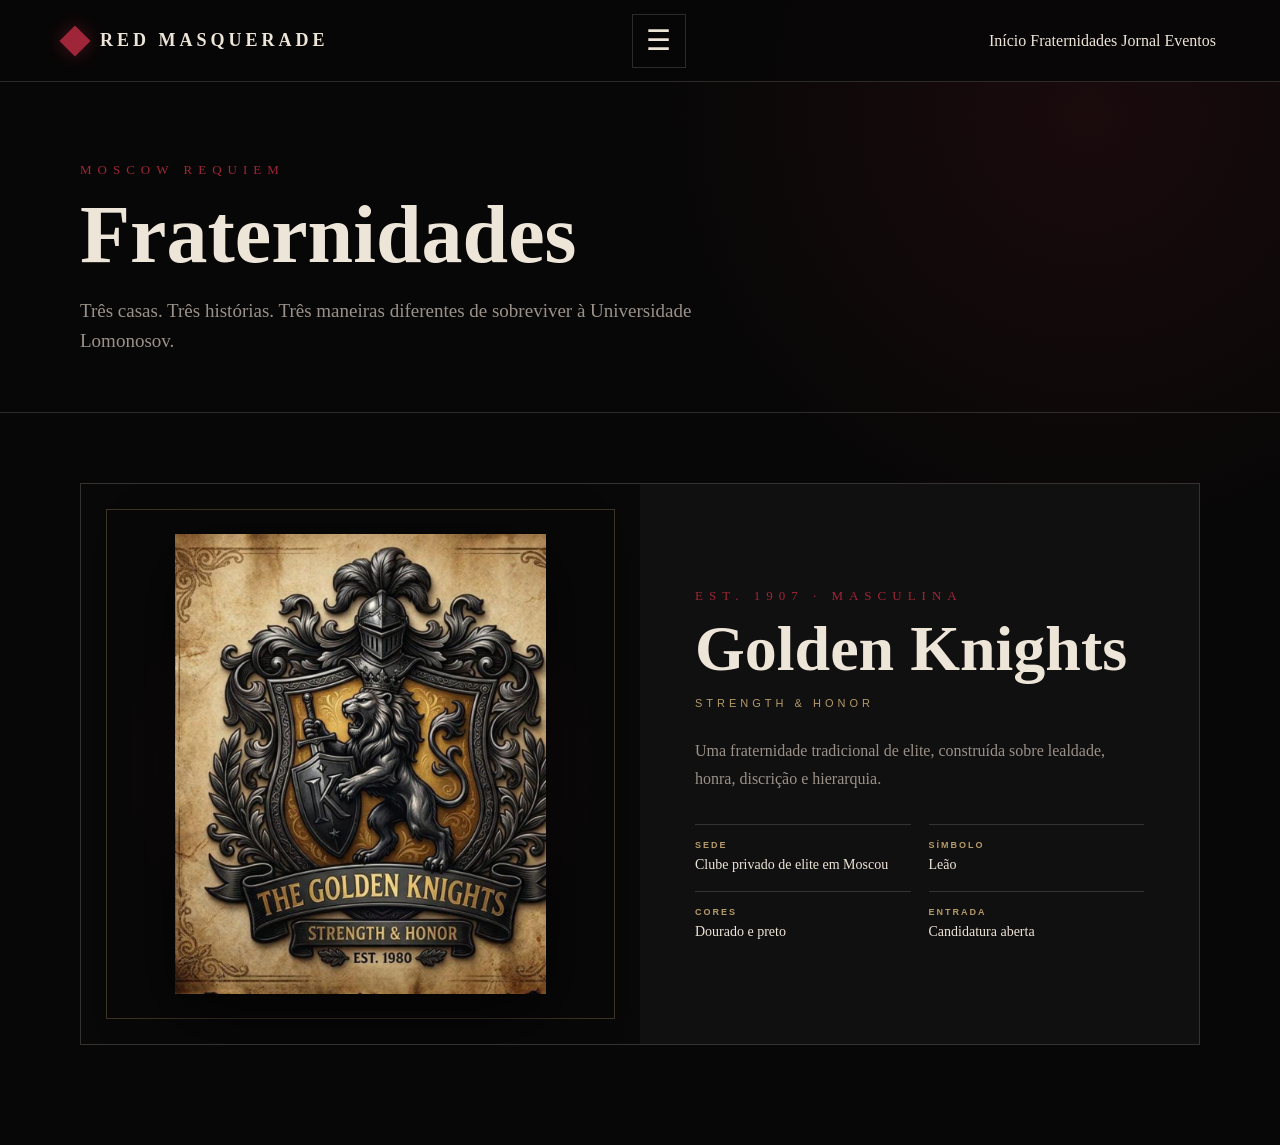
==== fraternidades.html @ d23aa9cf "fraternidades.html" ====
<!DOCTYPE html>
<html lang="pt-BR">

<head>

<meta charset="UTF-8">

<meta
  name="viewport"
  content="width=device-width, initial-scale=1.0"
>

<title>Fraternidades · Red Masquerade</title>

<link
  rel="stylesheet"
  href="style.css"
>

</head>

<body>

<div class="page">

<header class="site-header">

  <a href="index.html" class="logo">

    <span class="logo-mark"></span>

    <span class="logo-text">
      RED MASQUERADE
    </span>

  </a>

  <button
    class="menu-button"
    type="button"
    onclick="toggleMenu()"
  >
    <span class="menu-icon">☰</span>
  </button>

  <nav class="menu" id="menu">

    <a href="index.html">
      Início
    </a>

    <a href="fraternidades.html">
      Fraternidades
    </a>

    <a href="jornal.html">
      Jornal
    </a>

    <a href="eventos.html">
      Eventos
    </a>

  </nav>

</header>


<main>

<section class="page-title">

  <div class="container">

    <div class="eyebrow">
      MOSCOW REQUIEM
    </div>

    <h1>
      Fraternidades
    </h1>

    <p>
      Três casas. Três histórias.
      Três maneiras diferentes de sobreviver
      à Universidade Lomonosov.
    </p>

  </div>

</section>


<section class="fraternity-page">

  <div class="container">

    <div class="fraternity-list">


      <!-- GOLDEN KNIGHTS -->

      <article class="fraternity-profile">

        <div class="fraternity-image">

          <img
            src="Golden_Knights_escudo_v2.jpg"
            alt="Escudo dos Golden Knights"
          >

        </div>


        <div class="fraternity-details">

          <div class="eyebrow">
            EST. 1907 · MASCULINA
          </div>

          <h2>
            Golden Knights
          </h2>

          <div class="fraternity-motto">
            Strength &amp; Honor
          </div>

          <p>
            Uma fraternidade tradicional de elite,
            construída sobre lealdade, honra,
            discrição e hierarquia.
          </p>

          <div class="fraternity-meta">

            <div class="meta-item">

              <strong>
                Sede
              </strong>

              <span>
                Clube privado de elite em Moscou
              </span>

            </div>

            <div class="meta-item">

              <strong>
                Símbolo
              </strong>

              <span>
                Leão
              </span>

            </div>

            <div class="meta-item">

              <strong>
                Cores
              </strong>

              <span>
                Dourado e preto
              </span>

            </div>

            <div class="meta-item">

              <strong>
                Entrada
              </strong>

              <span>
                Candidatura aberta
              </span>

            </div>

          </div>

        </div>

      </article>


    </div>

  </div>

</section>

</main>

</div>

<script>

function toggleMenu() {

  const menu =
    document.getElementById("menu");

  if (menu) {
    menu.classList.toggle("active");
  }

}

</script>

</body>

</html>
---- style.css ----
:root {
  --black: #080707;
  --black-soft: #111010;
  --wine: #5c1722;
  --red: #9e2638;
  --gold: #b49a68;
  --cream: #eee5d9;
  --muted: #9b9188;
  --line: rgba(238, 229, 217, .16);
}

* {
  box-sizing: border-box;
  margin: 0;
  padding: 0;
}

html {
  scroll-behavior: smooth;
}

body {
  background: var(--black);
  color: var(--cream);
  font-family: Georgia, "Times New Roman", serif;
  overflow-x: hidden;
}

a {
  color: inherit;
  text-decoration: none;
}

img {
  display: block;
  max-width: 100%;
  height: auto;
}

button {
  font: inherit;
}

.container {
  width: min(1120px, 90%);
  margin: 0 auto;
}

.page {
  min-height: 100vh;
  background:
    radial-gradient(
      circle at 85% 10%,
      rgba(158, 38, 56, .12),
      transparent 28%
    ),
    var(--black);
}
.site-header {
  min-height: 82px;
  display: flex;
  align-items: center;
  justify-content: space-between;
  padding: 0 5%;
  border-bottom: 1px solid var(--line);
  background: rgba(8, 7, 7, .96);
}

.logo {
  display: flex;
  align-items: center;
  gap: 14px;
}

.logo-mark {
  width: 22px;
  height: 22px;
  background: var(--red);
  transform: rotate(45deg);
  box-shadow: 0 0 18px rgba(158, 38, 56, .45);
}

.logo-text {
  font-size: 18px;
  font-weight: bold;
  letter-spacing: 4px;
}

.menu-button {
  width: 54px;
  height: 54px;
  display: flex;
  align-items: center;
  justify-content: center;
  border: 1px solid var(--line);
  background: transparent;
  color: var(--cream);
  cursor: pointer;
}

.menu-icon {
  font-size: 28px;
  line-height: 1;
}

@media (max-width: 600px) {
  .site-header {
    min-height: 74px;
    padding: 0 24px;
  }

  .logo-text {
    font-size: 15px;
    letter-spacing: 3px;
  }

  .logo-mark {
    width: 18px;
    height: 18px;
  }
}
.hero {
  min-height: calc(100vh - 82px);
  display: flex;
  align-items: center;
  position: relative;
  padding: 90px 0;
  overflow: hidden;
}

.hero::before {
  content: "";
  position: absolute;
  width: 520px;
  height: 520px;
  right: -220px;
  top: 80px;
  border: 1px solid rgba(158, 38, 56, .45);
  border-radius: 50%;
}

.hero-content {
  position: relative;
  z-index: 1;
  max-width: 760px;
}

.eyebrow {
  color: var(--red);
  font-size: 13px;
  letter-spacing: 6px;
  text-transform: uppercase;
  margin-bottom: 24px;
}

.hero h1 {
  font-size: clamp(48px, 9vw, 100px);
  line-height: .92;
  letter-spacing: -2px;
  margin-bottom: 28px;
}

.hero h1 span {
  color: var(--gold);
}

.hero p {
  max-width: 620px;
  color: var(--muted);
  font-size: clamp(18px, 2.5vw, 25px);
  line-height: 1.6;
}

.hero-actions {
  display: flex;
  flex-wrap: wrap;
  gap: 14px;
  margin-top: 40px;
}

.button {
  display: inline-flex;
  align-items: center;
  justify-content: center;
  min-height: 50px;
  padding: 0 24px;
  border: 1px solid var(--gold);
  color: var(--cream);
  transition: .25s ease;
}

.button:hover {
  background: var(--gold);
  color: var(--black);
}

.button-primary {
  background: var(--wine);
  border-color: var(--wine);
}

@media (max-width: 600px) {
  .hero {
    min-height: calc(100vh - 74px);
    padding: 70px 0;
  }

  .hero h1 {
    font-size: 52px;
  }

  .hero p {
    font-size: 18px;
  }

  .hero-actions {
    flex-direction: column;
  }

  .button {
    width: 100%;
  }
}
.fraternities {
  padding: 100px 0;
}

.section-heading {
  margin-bottom: 50px;
}

.section-heading .eyebrow {
  margin-bottom: 14px;
}

.section-heading h2 {
  font-size: clamp(36px, 6vw, 64px);
  line-height: 1;
}

.fraternity-grid {
  display: grid;
  grid-template-columns: repeat(3, 1fr);
  gap: 22px;
}

.fraternity-card {
  position: relative;
  min-height: 500px;
  padding: 20px;
  display: flex;
  flex-direction: column;
  justify-content: flex-end;
  overflow: hidden;
  border: 1px solid var(--line);
  background: var(--black-soft);
}

.fraternity-card::before {
  content: "";
  position: absolute;
  inset: 10px;
  border: 1px solid rgba(180, 154, 104, .22);
  pointer-events: none;
}

.fraternity-card img {
  position: absolute;
  inset: 0;
  width: 100%;
  height: 100%;
  object-fit: cover;
  opacity: .72;
  transition: .5s ease;
}

.fraternity-card::after {
  content: "";
  position: absolute;
  inset: 0;
  background: linear-gradient(
    transparent 35%,
    rgba(8, 7, 7, .92) 100%
  );
}

.fraternity-info {
  position: relative;
  z-index: 2;
}

.fraternity-info small {
  color: var(--gold);
  letter-spacing: 4px;
  text-transform: uppercase;
}

.fraternity-info h3 {
  margin-top: 10px;
  font-size: 30px;
}

.fraternity-info p {
  margin-top: 8px;
  color: var(--muted);
  line-height: 1.5;
}

.fraternity-card:hover img {
  transform: scale(1.04);
  opacity: .9;
}

@media (max-width: 800px) {
  .fraternity-grid {
    grid-template-columns: 1fr;
  }

  .fraternity-card {
    min-height: 430px;
  }
}
.page-title {
  padding: 80px 0 55px;
  border-bottom: 1px solid var(--line);
}

.page-title .eyebrow {
  margin-bottom: 18px;
}

.page-title h1 {
  font-size: clamp(42px, 8vw, 82px);
  line-height: .95;
}

.page-title p {
  max-width: 650px;
  margin-top: 22px;
  color: var(--muted);
  font-size: 19px;
  line-height: 1.6;
}

.content-section {
  padding: 70px 0;
}

.rpg-panel {
  position: relative;
  padding: 40px;
  border: 1px solid var(--line);
  background: var(--black-soft);
}

.rpg-panel::before {
  content: "";
  position: absolute;
  inset: 10px;
  border: 1px solid rgba(180, 154, 104, .14);
  pointer-events: none;
}

.rpg-panel h2 {
  position: relative;
  font-size: 34px;
  margin-bottom: 18px;
}

.rpg-panel p {
  position: relative;
  color: var(--muted);
  line-height: 1.7;
}

@media (max-width: 600px) {
  .page-title {
    padding: 60px 0 40px;
  }

  .content-section {
    padding: 50px 0;
  }

  .rpg-panel {
    padding: 28px 24px;
  }

  .rpg-panel h2 {
    font-size: 28px;
  }
}
.fraternity-page {
  padding: 70px 0 100px;
}

.fraternity-list {
  display: flex;
  flex-direction: column;
  gap: 70px;
}

.fraternity-profile {
  display: grid;
  grid-template-columns: 1fr 1fr;
  min-height: 560px;
  border: 1px solid var(--line);
  background: var(--black-soft);
  overflow: hidden;
}

.fraternity-profile.reverse {
  direction: rtl;
}

.fraternity-profile.reverse > * {
  direction: ltr;
}

.fraternity-image {
  position: relative;
  min-height: 560px;
  display: flex;
  align-items: center;
  justify-content: center;
  padding: 50px;
  background:
    radial-gradient(
      circle,
      rgba(158, 38, 56, .16),
      transparent 60%
    ),
    #090809;
}

.fraternity-image::before {
  content: "";
  position: absolute;
  inset: 25px;
  border: 1px solid rgba(180, 154, 104, .3);
}

.fraternity-image img {
  position: relative;
  z-index: 2;
  width: 85%;
  max-width: 430px;
  max-height: 460px;
  object-fit: contain;
  filter:
    drop-shadow(0 20px 35px rgba(0,0,0,.7));
}

.fraternity-details {
  padding: 55px;
  display: flex;
  flex-direction: column;
  justify-content: center;
}

.fraternity-details .eyebrow {
  margin-bottom: 15px;
}

.fraternity-details h2 {
  font-size: clamp(38px, 5vw, 65px);
  line-height: .95;
}

.fraternity-motto {
  margin-top: 18px;
  color: var(--gold);
  font-family: Arial, Helvetica, sans-serif;
  font-size: 11px;
  letter-spacing: 4px;
  text-transform: uppercase;
}

.fraternity-details p {
  margin-top: 28px;
  color: var(--muted);
  line-height: 1.7;
  font-size: 16px;
}

.fraternity-meta {
  display: grid;
  grid-template-columns: 1fr 1fr;
  gap: 18px;
  margin-top: 32px;
}

.meta-item {
  padding-top: 15px;
  border-top: 1px solid var(--line);
}

.meta-item strong {
  display: block;
  color: var(--gold);
  font-family: Arial, Helvetica, sans-serif;
  font-size: 9px;
  letter-spacing: 2px;
  text-transform: uppercase;
}

.meta-item span {
  display: block;
  margin-top: 7px;
  color: var(--cream);
  font-size: 14px;
}

@media (max-width: 800px) {

  .fraternity-profile,
  .fraternity-profile.reverse {
    display: flex;
    flex-direction: column;
    direction: ltr;
  }

  .fraternity-image {
    min-height: 360px;
    padding: 35px;
  }

  .fraternity-image::before {
    inset: 18px;
  }

  .fraternity-image img {
    width: 80%;
    max-height: 330px;
  }

  .fraternity-details {
    padding: 35px 25px 40px;
  }

  .fraternity-meta {
    grid-template-columns: 1fr;
  }
}
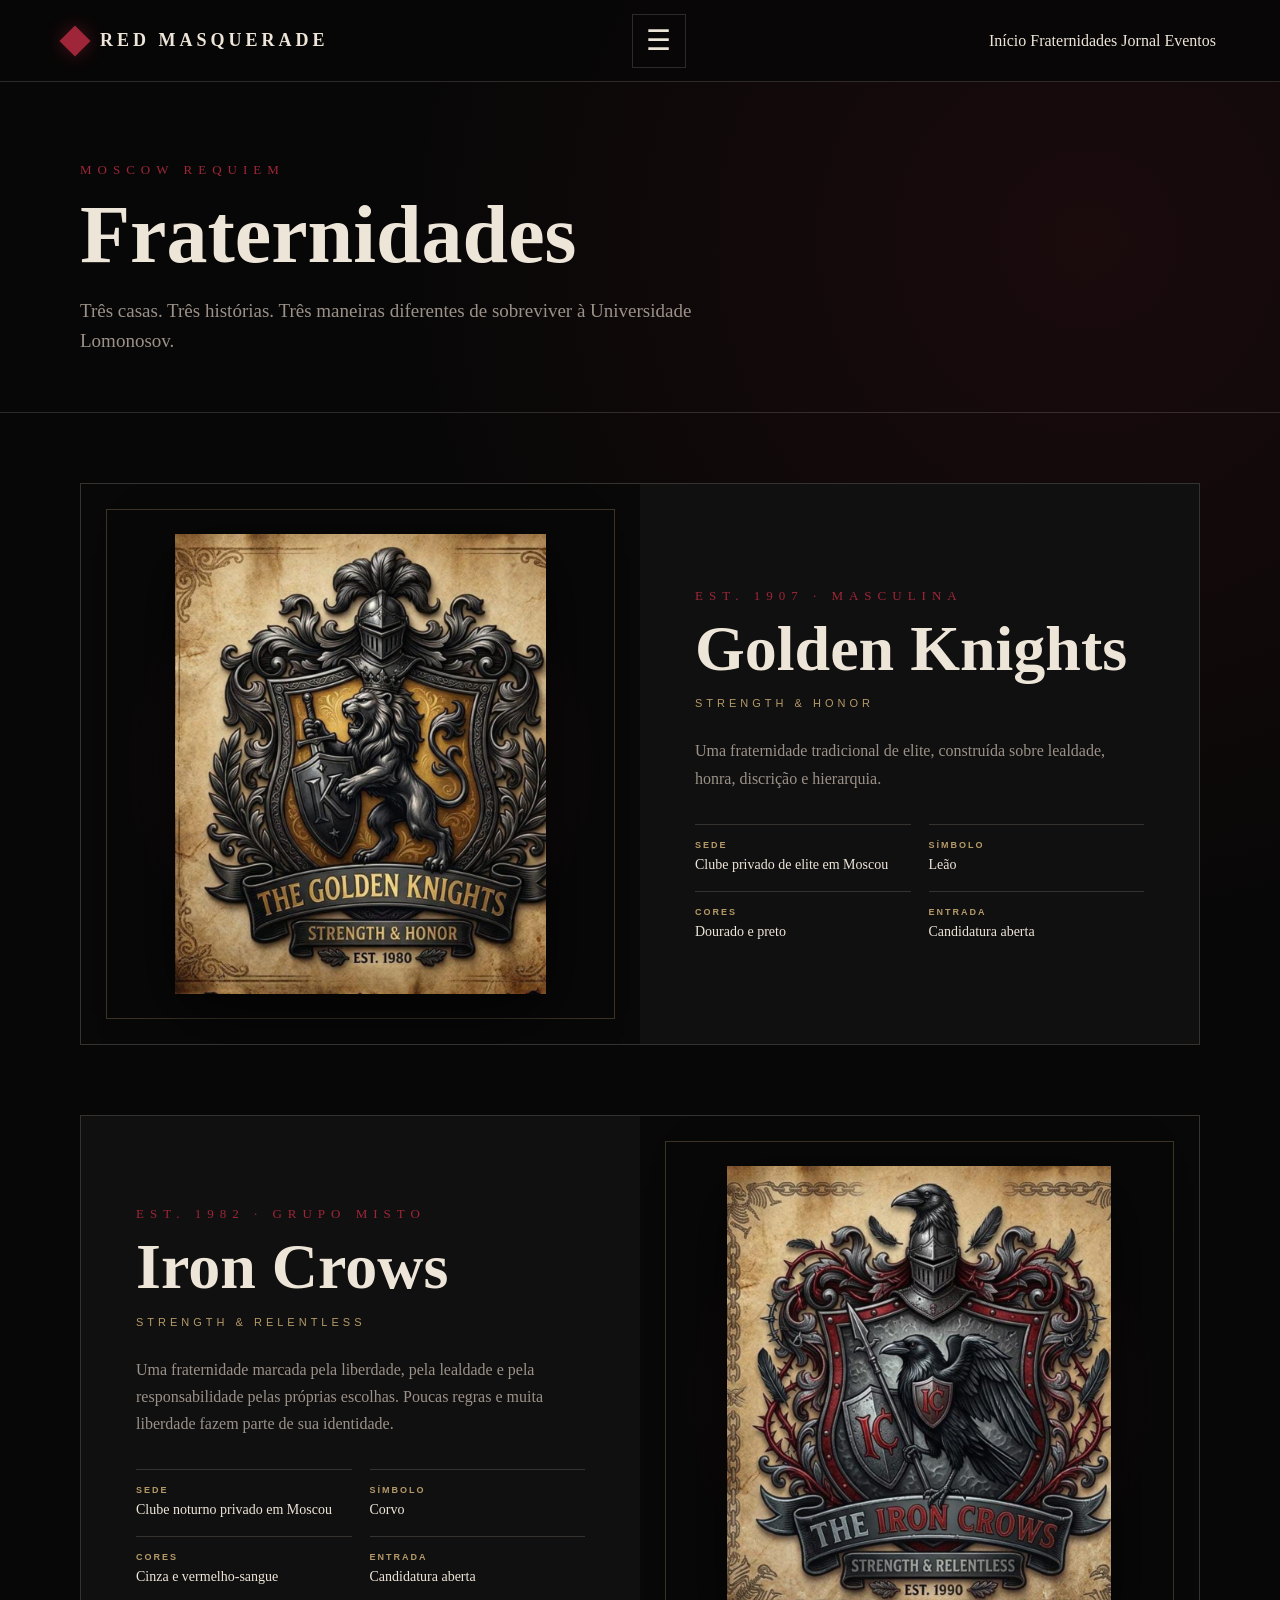
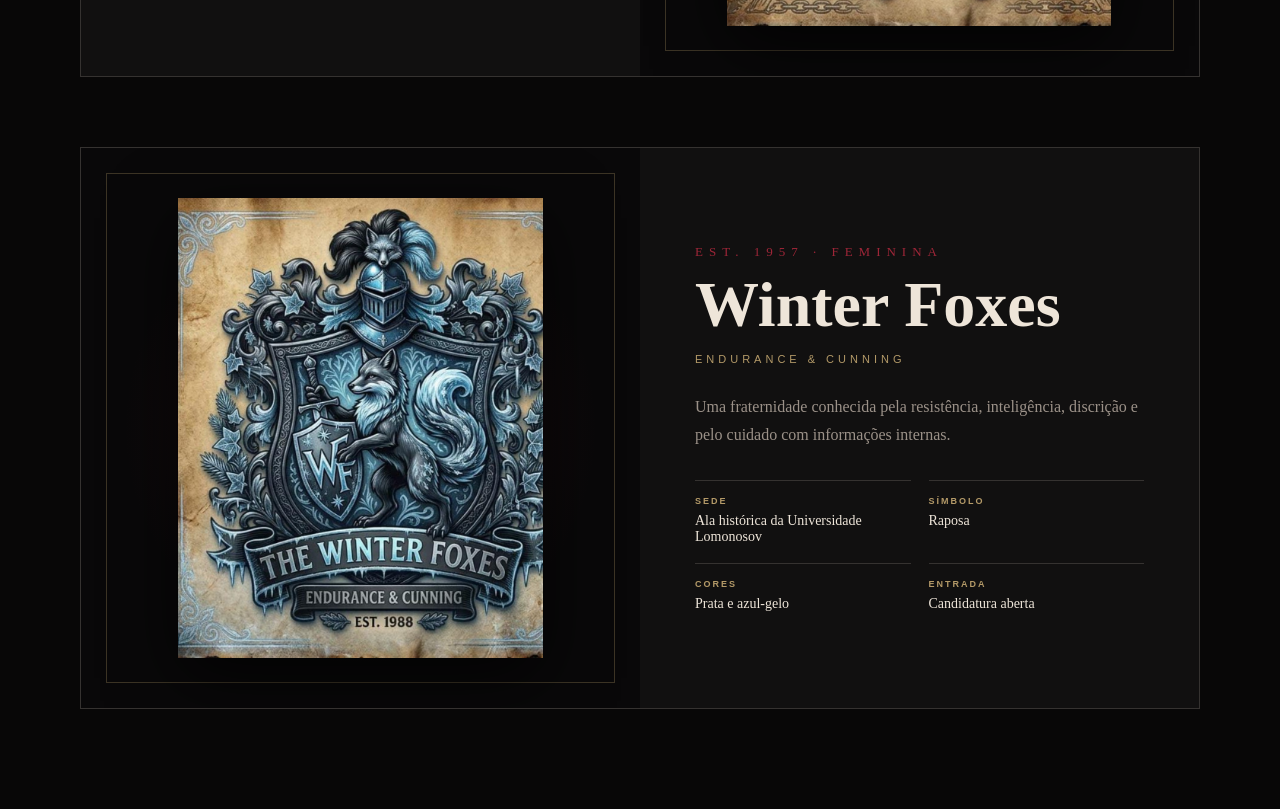
==== commit 4a4ad860: "fraternidades.html" ====
--- a/fraternidades.html
+++ b/fraternidades.html
@@ -187,6 +187,127 @@
         </div>
 
       </article>
+            <!-- IRON CROWS -->
+
+      <article class="fraternity-profile reverse">
+
+        <div class="fraternity-image">
+
+          <img
+            src="Iron_Crows_escudo_v2.jpg"
+            alt="Escudo dos Iron Crows"
+          >
+
+        </div>
+
+        <div class="fraternity-details">
+
+          <div class="eyebrow">
+            EST. 1982 · GRUPO MISTO
+          </div>
+
+          <h2>
+            Iron Crows
+          </h2>
+
+          <div class="fraternity-motto">
+            Strength &amp; Relentless
+          </div>
+
+          <p>
+            Uma fraternidade marcada pela liberdade,
+            pela lealdade e pela responsabilidade pelas
+            próprias escolhas. Poucas regras e muita
+            liberdade fazem parte de sua identidade.
+          </p>
+
+          <div class="fraternity-meta">
+
+            <div class="meta-item">
+              <strong>Sede</strong>
+              <span>Clube noturno privado em Moscou</span>
+            </div>
+
+            <div class="meta-item">
+              <strong>Símbolo</strong>
+              <span>Corvo</span>
+            </div>
+
+            <div class="meta-item">
+              <strong>Cores</strong>
+              <span>Cinza e vermelho-sangue</span>
+            </div>
+
+            <div class="meta-item">
+              <strong>Entrada</strong>
+              <span>Candidatura aberta</span>
+            </div>
+
+          </div>
+
+        </div>
+
+      </article>
+            <!-- WINTER FOXES -->
+
+      <article class="fraternity-profile">
+
+        <div class="fraternity-image">
+
+          <img
+            src="Winter_Foxes_escudo_v2.jpg"
+            alt="Escudo dos Winter Foxes"
+          >
+
+        </div>
+
+        <div class="fraternity-details">
+
+          <div class="eyebrow">
+            EST. 1957 · FEMININA
+          </div>
+
+          <h2>
+            Winter Foxes
+          </h2>
+
+          <div class="fraternity-motto">
+            Endurance &amp; Cunning
+          </div>
+
+          <p>
+            Uma fraternidade conhecida pela resistência,
+            inteligência, discrição e pelo cuidado com
+            informações internas.
+          </p>
+
+          <div class="fraternity-meta">
+
+            <div class="meta-item">
+              <strong>Sede</strong>
+              <span>Ala histórica da Universidade Lomonosov</span>
+            </div>
+
+            <div class="meta-item">
+              <strong>Símbolo</strong>
+              <span>Raposa</span>
+            </div>
+
+            <div class="meta-item">
+              <strong>Cores</strong>
+              <span>Prata e azul-gelo</span>
+            </div>
+
+            <div class="meta-item">
+              <strong>Entrada</strong>
+              <span>Candidatura aberta</span>
+            </div>
+
+          </div>
+
+        </div>
+
+      </article>
 
 
     </div>
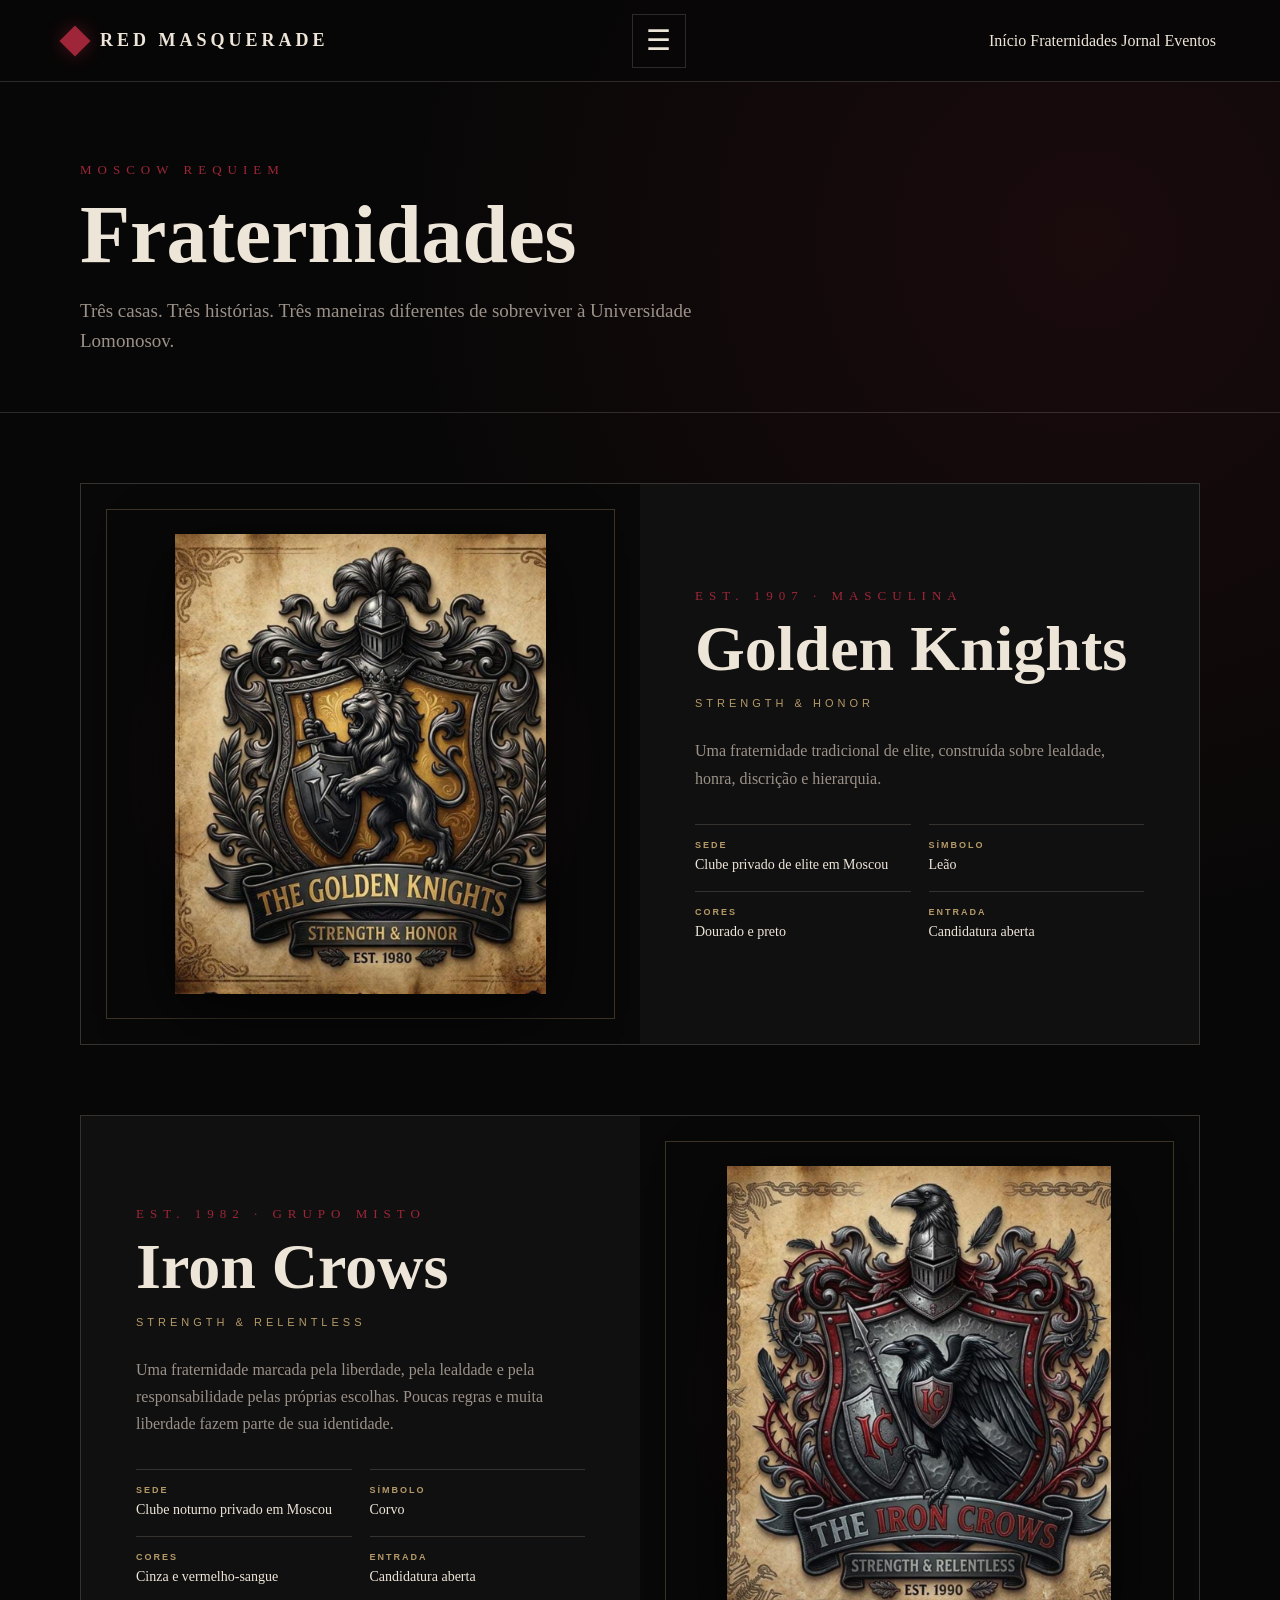
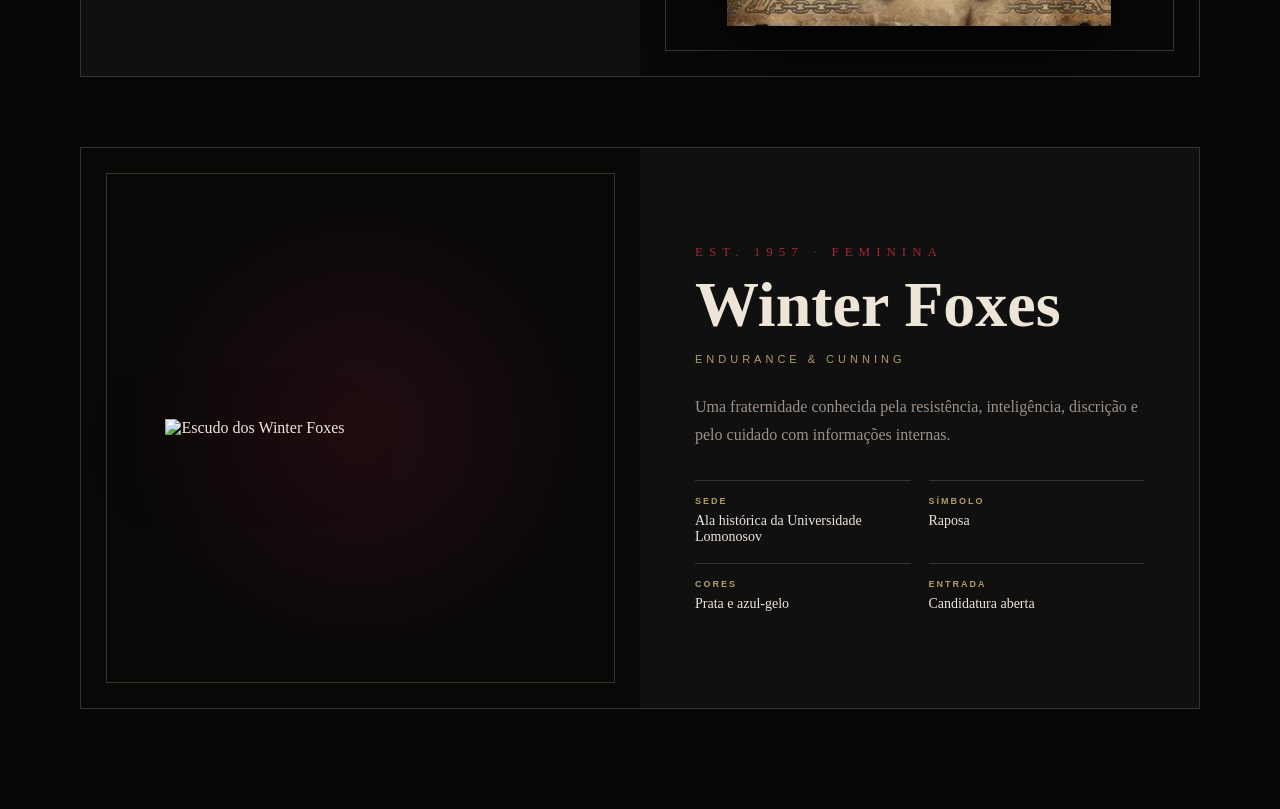
==== commit e05138be: "fraternidades.html" ====
--- a/fraternidades.html
+++ b/fraternidades.html
@@ -255,7 +255,7 @@
         <div class="fraternity-image">
 
           <img
-            src="Winter_Foxes_escudo_v2.jpg"
+            src="Raposas_de_inverno_escudo_v2.jpg"
             alt="Escudo dos Winter Foxes"
           >
 
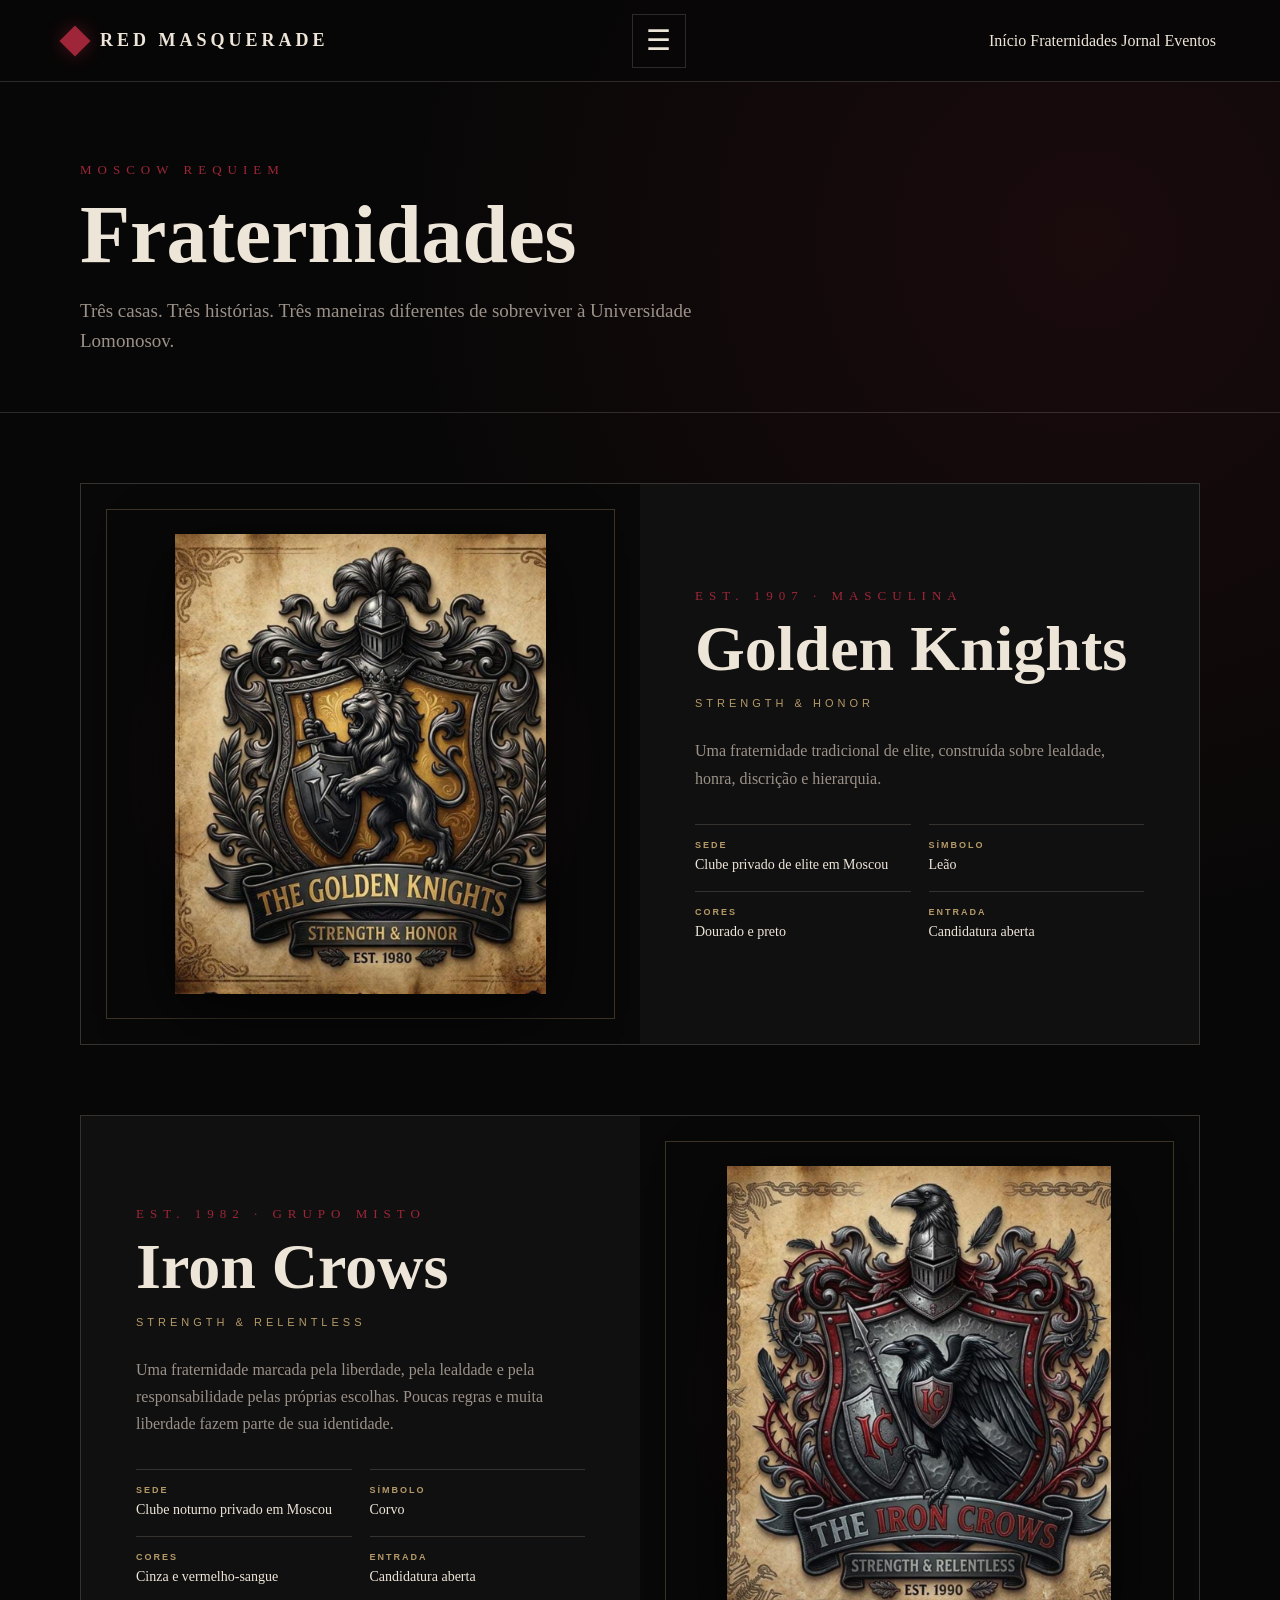
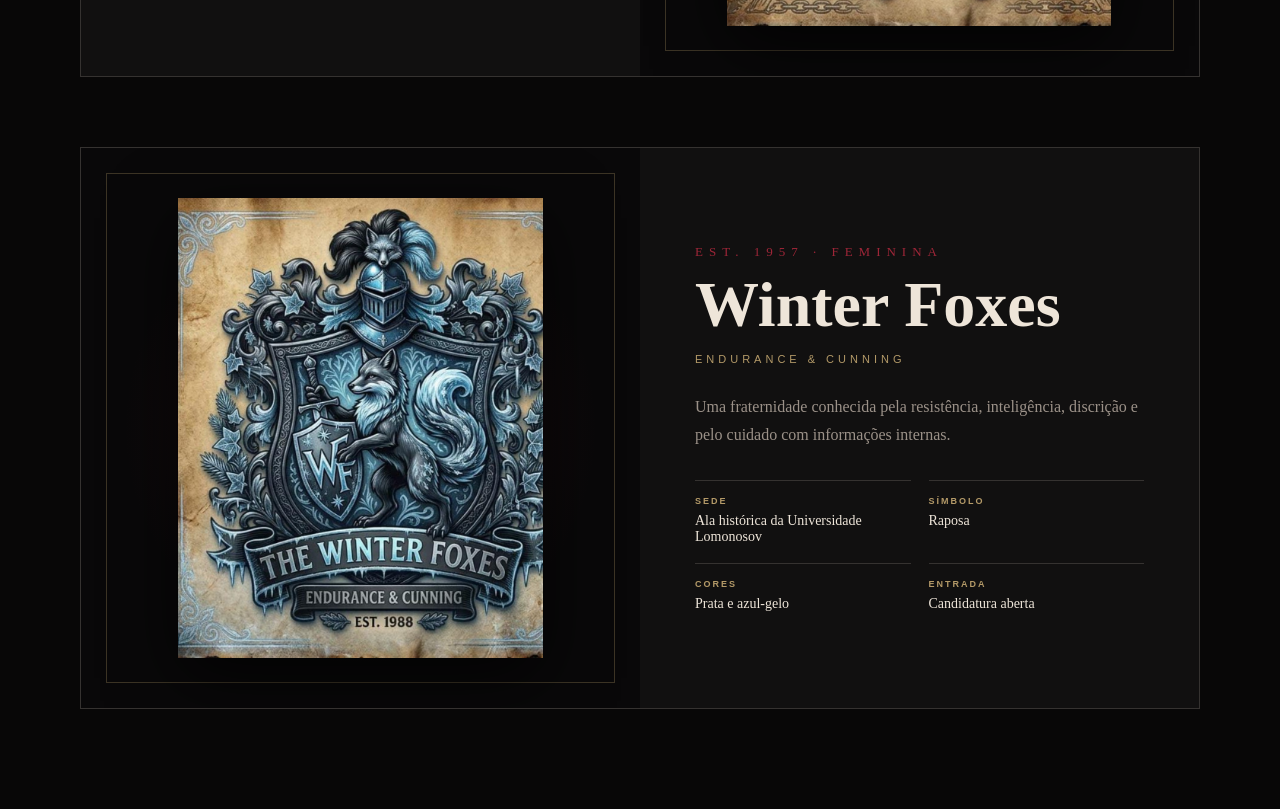
==== commit 807df84b: "Update fraternidades.html" ====
--- a/fraternidades.html
+++ b/fraternidades.html
@@ -255,7 +255,7 @@
         <div class="fraternity-image">
 
           <img
-            src="Raposas_de_inverno_escudo_v2.jpg"
+            src="Winter_Foxes_escudo_v2.jpg"
             alt="Escudo dos Winter Foxes"
           >
 
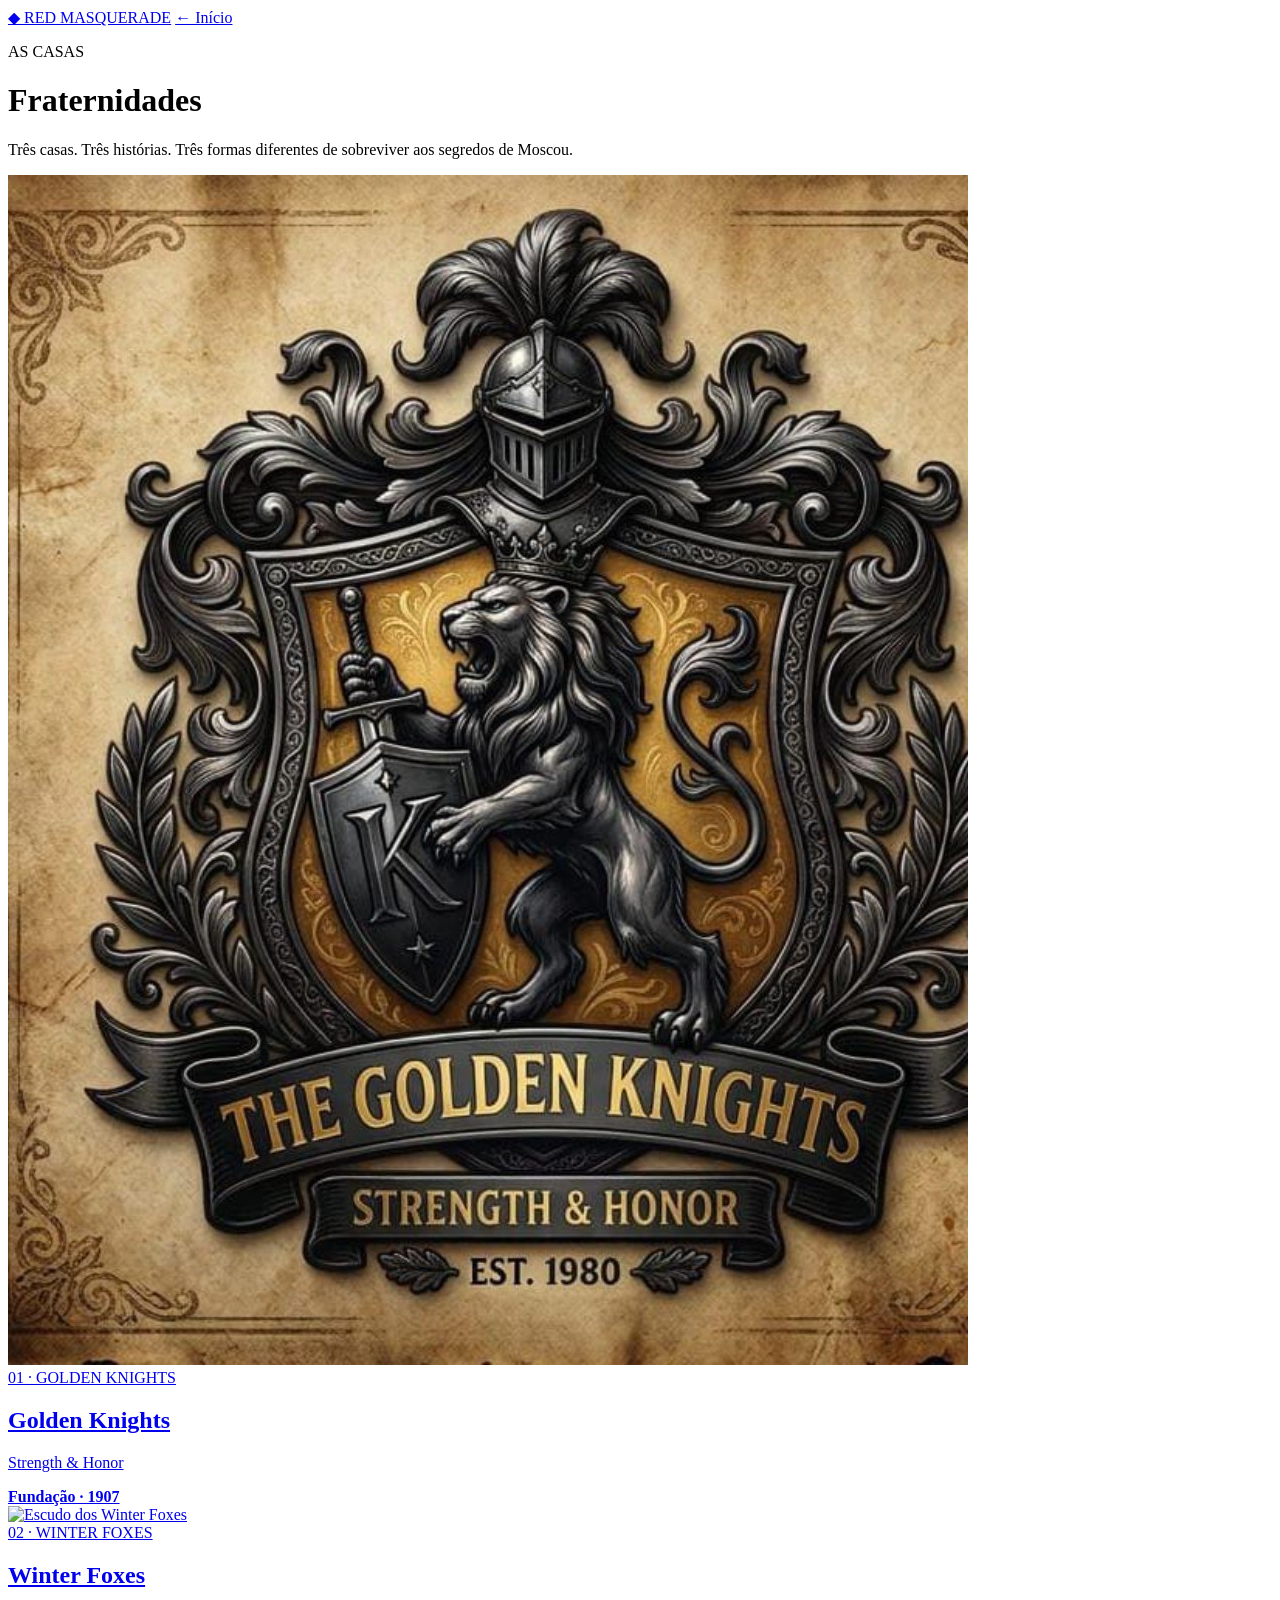
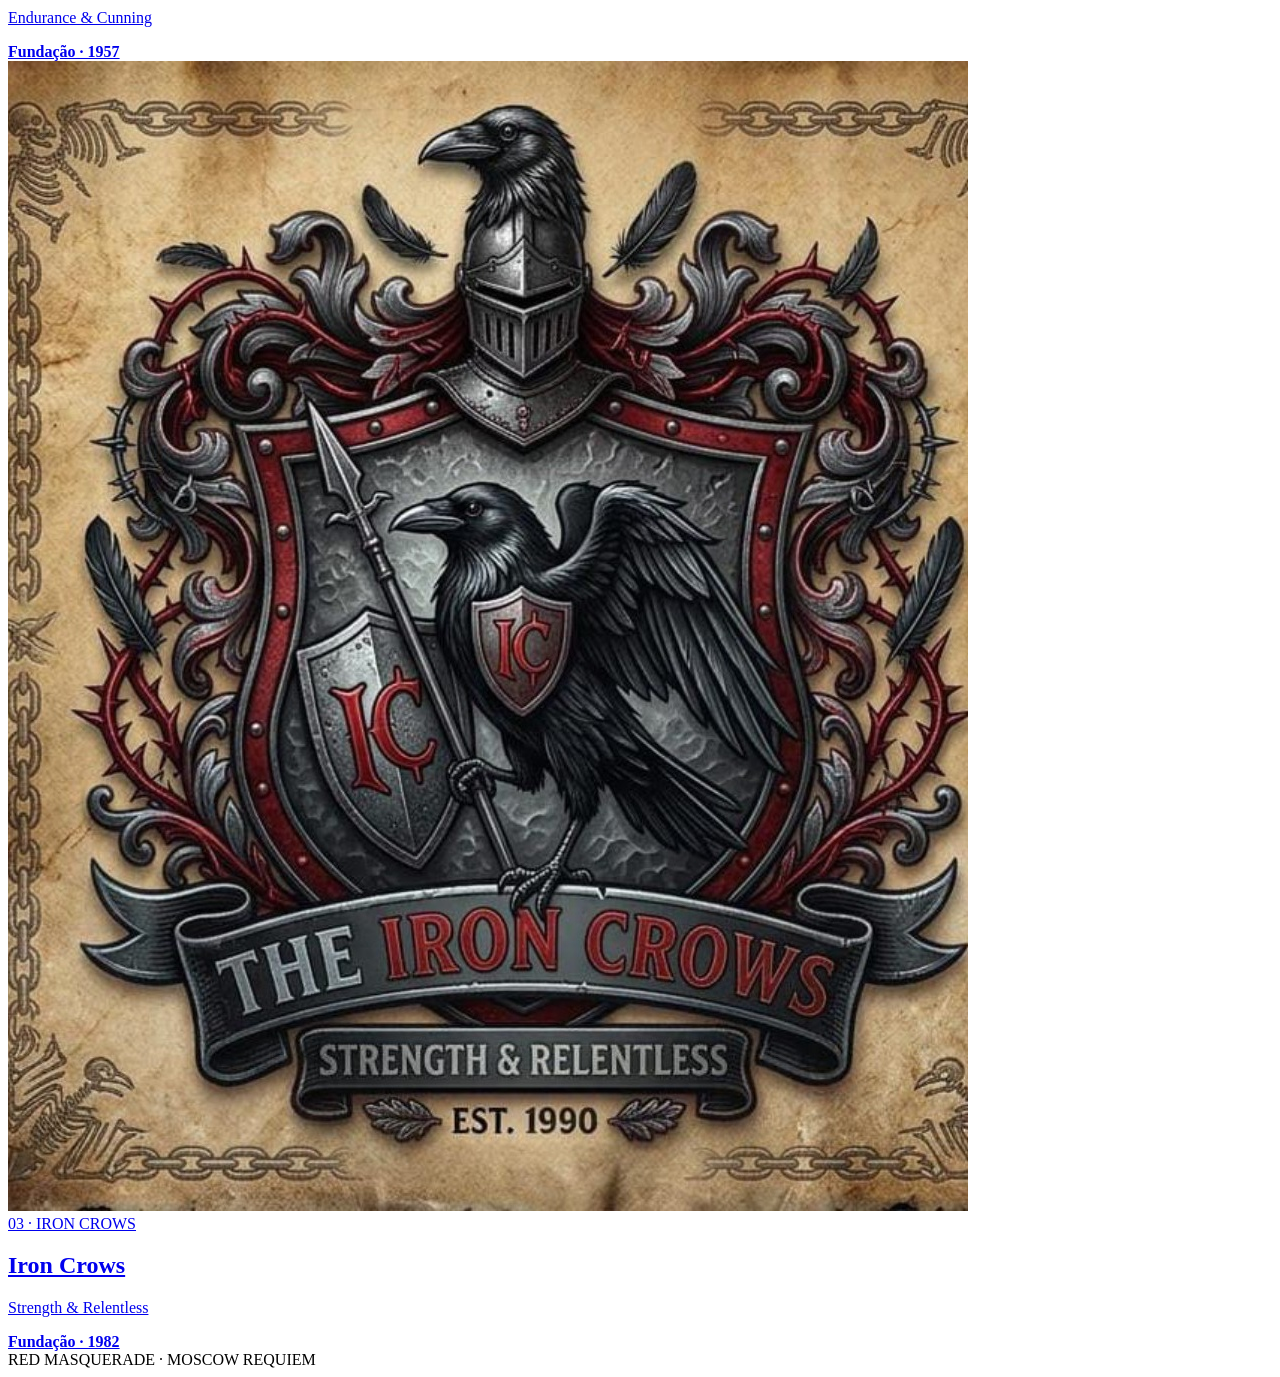
==== commit 39c23025: "fraternidades.html" ====
--- a/fraternidades.html
+++ b/fraternidades.html
@@ -1,340 +1,76 @@
 <!DOCTYPE html>
 <html lang="pt-BR">
-
 <head>
-
 <meta charset="UTF-8">
-
-<meta
-  name="viewport"
-  content="width=device-width, initial-scale=1.0"
->
-
-<title>Fraternidades · Red Masquerade</title>
-
-<link
-  rel="stylesheet"
-  href="style.css"
->
-
+<meta name="viewport" content="width=device-width,initial-scale=1">
+<title>Fraternidades — Red Masquerade</title>
+<link rel="stylesheet" href="estilo.css">
 </head>
 
 <body>
 
-<div class="page">
+<header class="topo">
+  <a href="index.html" class="logo">◆ RED MASQUERADE</a>
+  <a href="index.html" class="voltar">← Início</a>
+</header>
 
-<header class="site-header">
+<main class="pagina">
 
-  <a href="index.html" class="logo">
+  <p class="eyebrow">AS CASAS</p>
+  <h1>Fraternidades</h1>
+  <p class="intro">
+    Três casas. Três histórias. Três formas diferentes de sobreviver
+    aos segredos de Moscou.
+  </p>
 
-    <span class="logo-mark"></span>
+  <section class="casas">
 
-    <span class="logo-text">
-      RED MASQUERADE
-    </span>
-
-  </a>
-
-  <button
-    class="menu-button"
-    type="button"
-    onclick="toggleMenu()"
-  >
-    <span class="menu-icon">☰</span>
-  </button>
-
-  <nav class="menu" id="menu">
-
-    <a href="index.html">
-      Início
+    <a class="casa" href="golden-knights.html">
+      <div class="imagem">
+        <img src="Golden_Knights_escudo_v2.jpg"
+             alt="Escudo dos Golden Knights">
+      </div>
+      <div class="info">
+        <span>01 · GOLDEN KNIGHTS</span>
+        <h2>Golden Knights</h2>
+        <p>Strength & Honor</p>
+        <b>Fundação · 1907</b>
+      </div>
     </a>
 
-    <a href="fraternidades.html">
-      Fraternidades
+    <a class="casa" href="winter-foxes.html">
+      <div class="imagem">
+        <img src="Raposas_de_inverno_escudo_v2.jpg"
+             alt="Escudo dos Winter Foxes">
+      </div>
+      <div class="info">
+        <span>02 · WINTER FOXES</span>
+        <h2>Winter Foxes</h2>
+        <p>Endurance & Cunning</p>
+        <b>Fundação · 1957</b>
+      </div>
     </a>
 
-    <a href="jornal.html">
-      Jornal
+    <a class="casa" href="iron-crows.html">
+      <div class="imagem">
+        <img src="Iron_Crows_escudo_v2.jpg"
+             alt="Escudo dos Iron Crows">
+      </div>
+      <div class="info">
+        <span>03 · IRON CROWS</span>
+        <h2>Iron Crows</h2>
+        <p>Strength & Relentless</p>
+        <b>Fundação · 1982</b>
+      </div>
     </a>
 
-    <a href="eventos.html">
-      Eventos
-    </a>
-
-  </nav>
-
-</header>
-
-
-<main>
-
-<section class="page-title">
-
-  <div class="container">
-
-    <div class="eyebrow">
-      MOSCOW REQUIEM
-    </div>
-
-    <h1>
-      Fraternidades
-    </h1>
-
-    <p>
-      Três casas. Três histórias.
-      Três maneiras diferentes de sobreviver
-      à Universidade Lomonosov.
-    </p>
-
-  </div>
-
-</section>
-
-
-<section class="fraternity-page">
-
-  <div class="container">
-
-    <div class="fraternity-list">
-
-
-      <!-- GOLDEN KNIGHTS -->
-
-      <article class="fraternity-profile">
-
-        <div class="fraternity-image">
-
-          <img
-            src="Golden_Knights_escudo_v2.jpg"
-            alt="Escudo dos Golden Knights"
-          >
-
-        </div>
-
-
-        <div class="fraternity-details">
-
-          <div class="eyebrow">
-            EST. 1907 · MASCULINA
-          </div>
-
-          <h2>
-            Golden Knights
-          </h2>
-
-          <div class="fraternity-motto">
-            Strength &amp; Honor
-          </div>
-
-          <p>
-            Uma fraternidade tradicional de elite,
-            construída sobre lealdade, honra,
-            discrição e hierarquia.
-          </p>
-
-          <div class="fraternity-meta">
-
-            <div class="meta-item">
-
-              <strong>
-                Sede
-              </strong>
-
-              <span>
-                Clube privado de elite em Moscou
-              </span>
-
-            </div>
-
-            <div class="meta-item">
-
-              <strong>
-                Símbolo
-              </strong>
-
-              <span>
-                Leão
-              </span>
-
-            </div>
-
-            <div class="meta-item">
-
-              <strong>
-                Cores
-              </strong>
-
-              <span>
-                Dourado e preto
-              </span>
-
-            </div>
-
-            <div class="meta-item">
-
-              <strong>
-                Entrada
-              </strong>
-
-              <span>
-                Candidatura aberta
-              </span>
-
-            </div>
-
-          </div>
-
-        </div>
-
-      </article>
-            <!-- IRON CROWS -->
-
-      <article class="fraternity-profile reverse">
-
-        <div class="fraternity-image">
-
-          <img
-            src="Iron_Crows_escudo_v2.jpg"
-            alt="Escudo dos Iron Crows"
-          >
-
-        </div>
-
-        <div class="fraternity-details">
-
-          <div class="eyebrow">
-            EST. 1982 · GRUPO MISTO
-          </div>
-
-          <h2>
-            Iron Crows
-          </h2>
-
-          <div class="fraternity-motto">
-            Strength &amp; Relentless
-          </div>
-
-          <p>
-            Uma fraternidade marcada pela liberdade,
-            pela lealdade e pela responsabilidade pelas
-            próprias escolhas. Poucas regras e muita
-            liberdade fazem parte de sua identidade.
-          </p>
-
-          <div class="fraternity-meta">
-
-            <div class="meta-item">
-              <strong>Sede</strong>
-              <span>Clube noturno privado em Moscou</span>
-            </div>
-
-            <div class="meta-item">
-              <strong>Símbolo</strong>
-              <span>Corvo</span>
-            </div>
-
-            <div class="meta-item">
-              <strong>Cores</strong>
-              <span>Cinza e vermelho-sangue</span>
-            </div>
-
-            <div class="meta-item">
-              <strong>Entrada</strong>
-              <span>Candidatura aberta</span>
-            </div>
-
-          </div>
-
-        </div>
-
-      </article>
-            <!-- WINTER FOXES -->
-
-      <article class="fraternity-profile">
-
-        <div class="fraternity-image">
-
-          <img
-            src="Winter_Foxes_escudo_v2.jpg"
-            alt="Escudo dos Winter Foxes"
-          >
-
-        </div>
-
-        <div class="fraternity-details">
-
-          <div class="eyebrow">
-            EST. 1957 · FEMININA
-          </div>
-
-          <h2>
-            Winter Foxes
-          </h2>
-
-          <div class="fraternity-motto">
-            Endurance &amp; Cunning
-          </div>
-
-          <p>
-            Uma fraternidade conhecida pela resistência,
-            inteligência, discrição e pelo cuidado com
-            informações internas.
-          </p>
-
-          <div class="fraternity-meta">
-
-            <div class="meta-item">
-              <strong>Sede</strong>
-              <span>Ala histórica da Universidade Lomonosov</span>
-            </div>
-
-            <div class="meta-item">
-              <strong>Símbolo</strong>
-              <span>Raposa</span>
-            </div>
-
-            <div class="meta-item">
-              <strong>Cores</strong>
-              <span>Prata e azul-gelo</span>
-            </div>
-
-            <div class="meta-item">
-              <strong>Entrada</strong>
-              <span>Candidatura aberta</span>
-            </div>
-
-          </div>
-
-        </div>
-
-      </article>
-
-
-    </div>
-
-  </div>
-
-</section>
+  </section>
 
 </main>
 
-</div>
-
-<script>
-
-function toggleMenu() {
-
-  const menu =
-    document.getElementById("menu");
-
-  if (menu) {
-    menu.classList.toggle("active");
-  }
-
-}
-
-</script>
+<footer>
+  RED MASQUERADE · MOSCOW REQUIEM
+</footer>
 
 </body>
-
 </html>
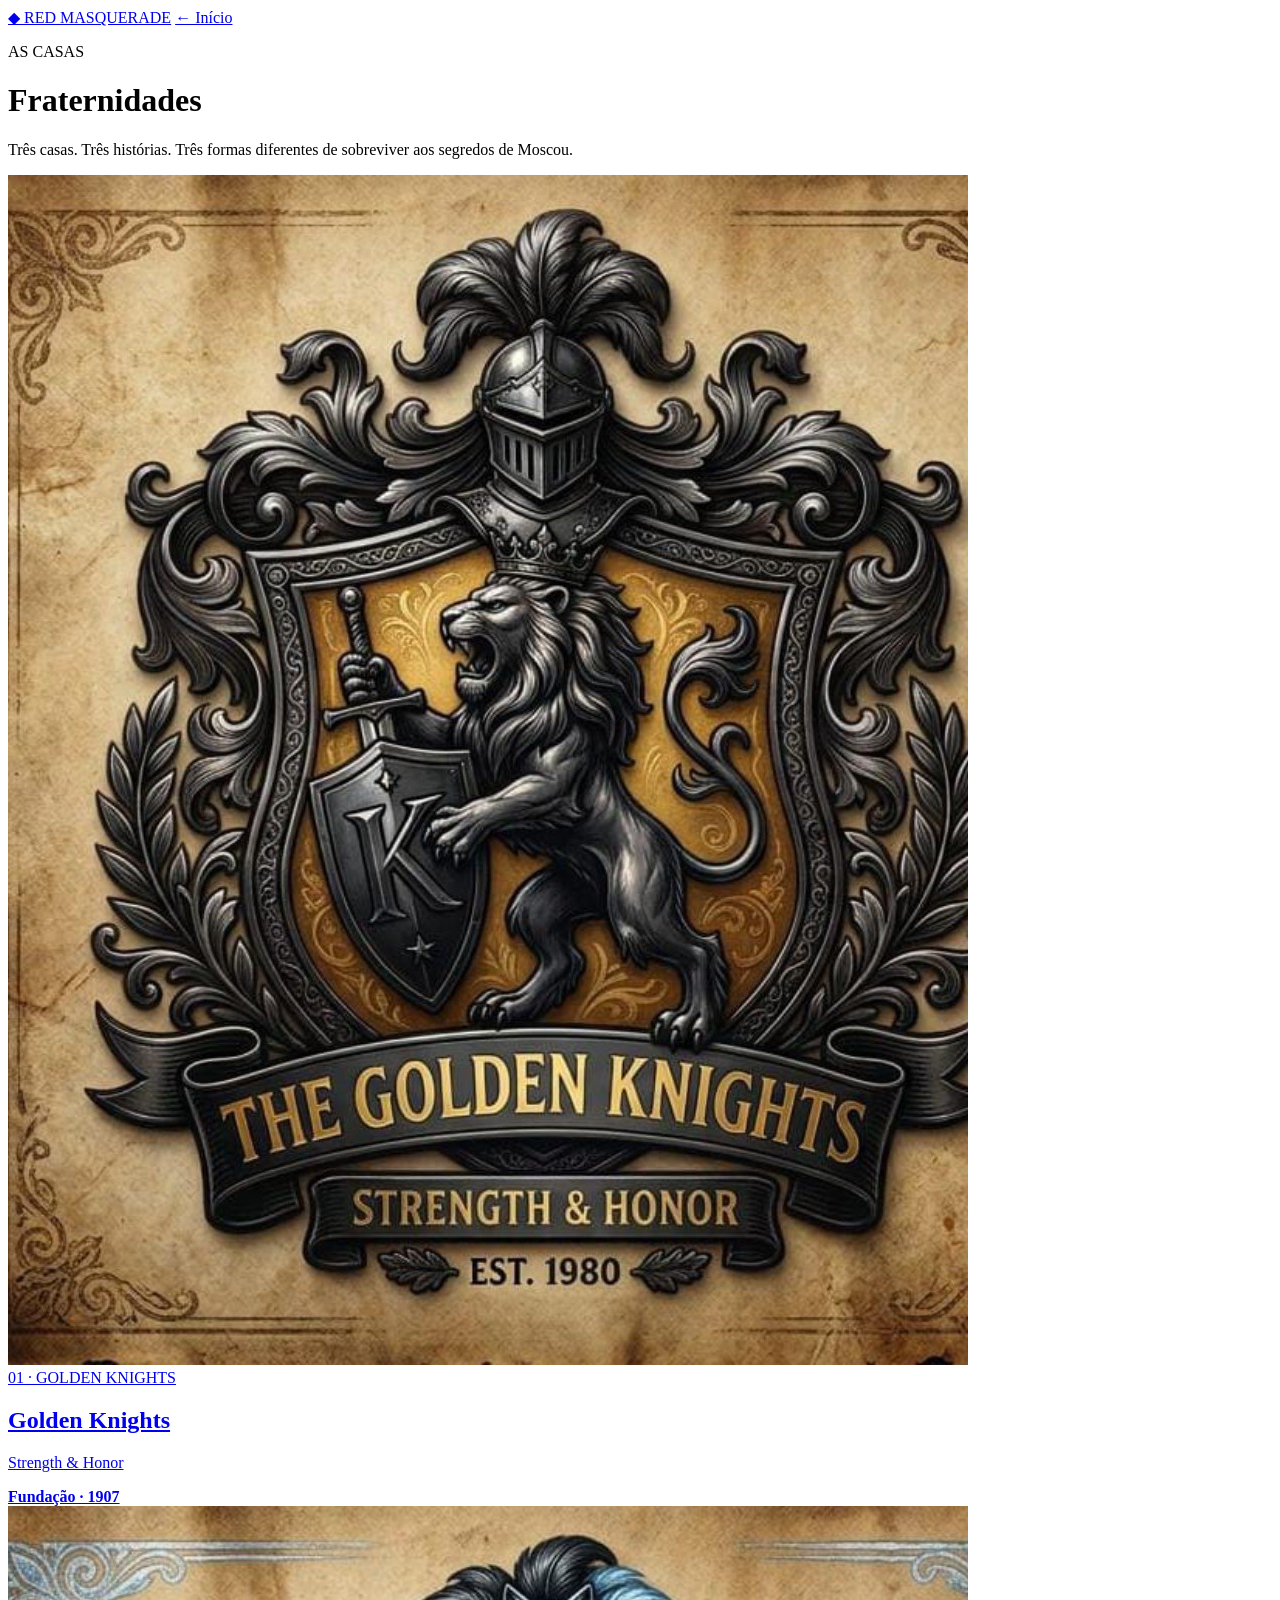
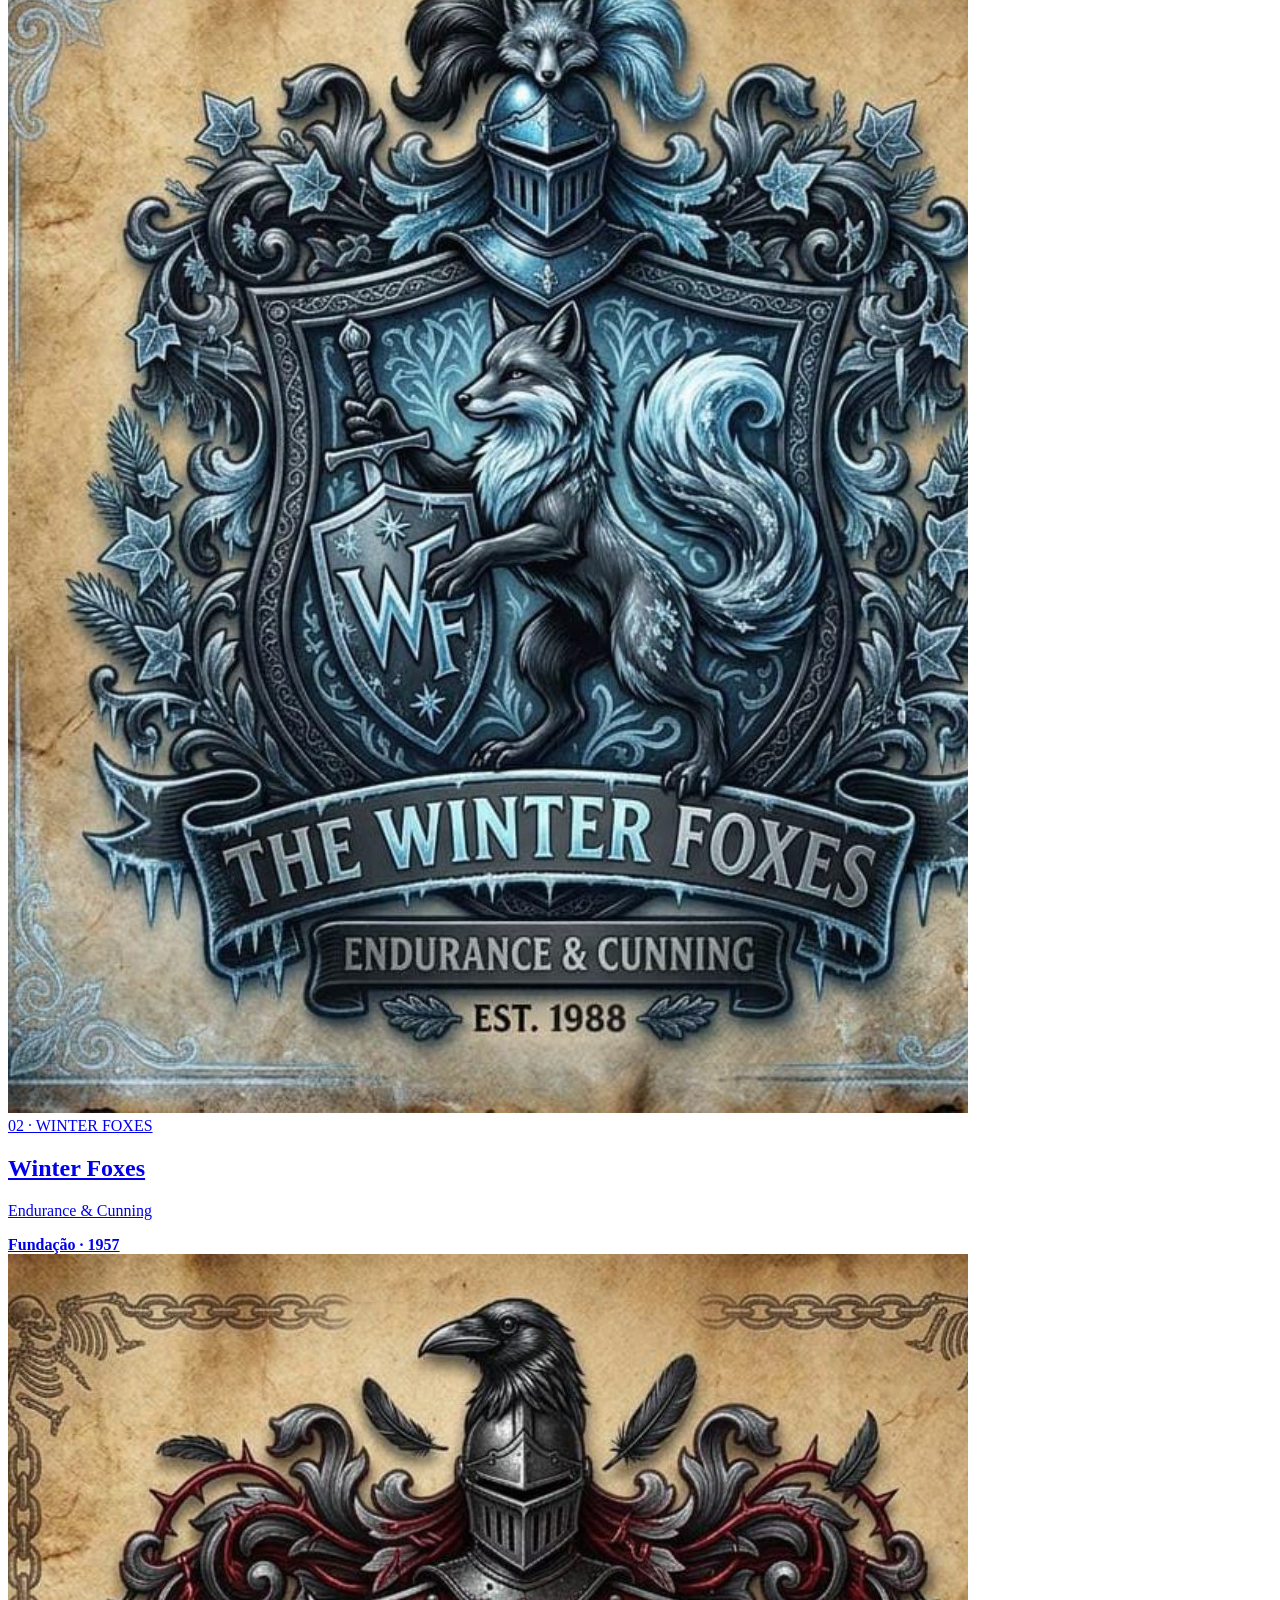
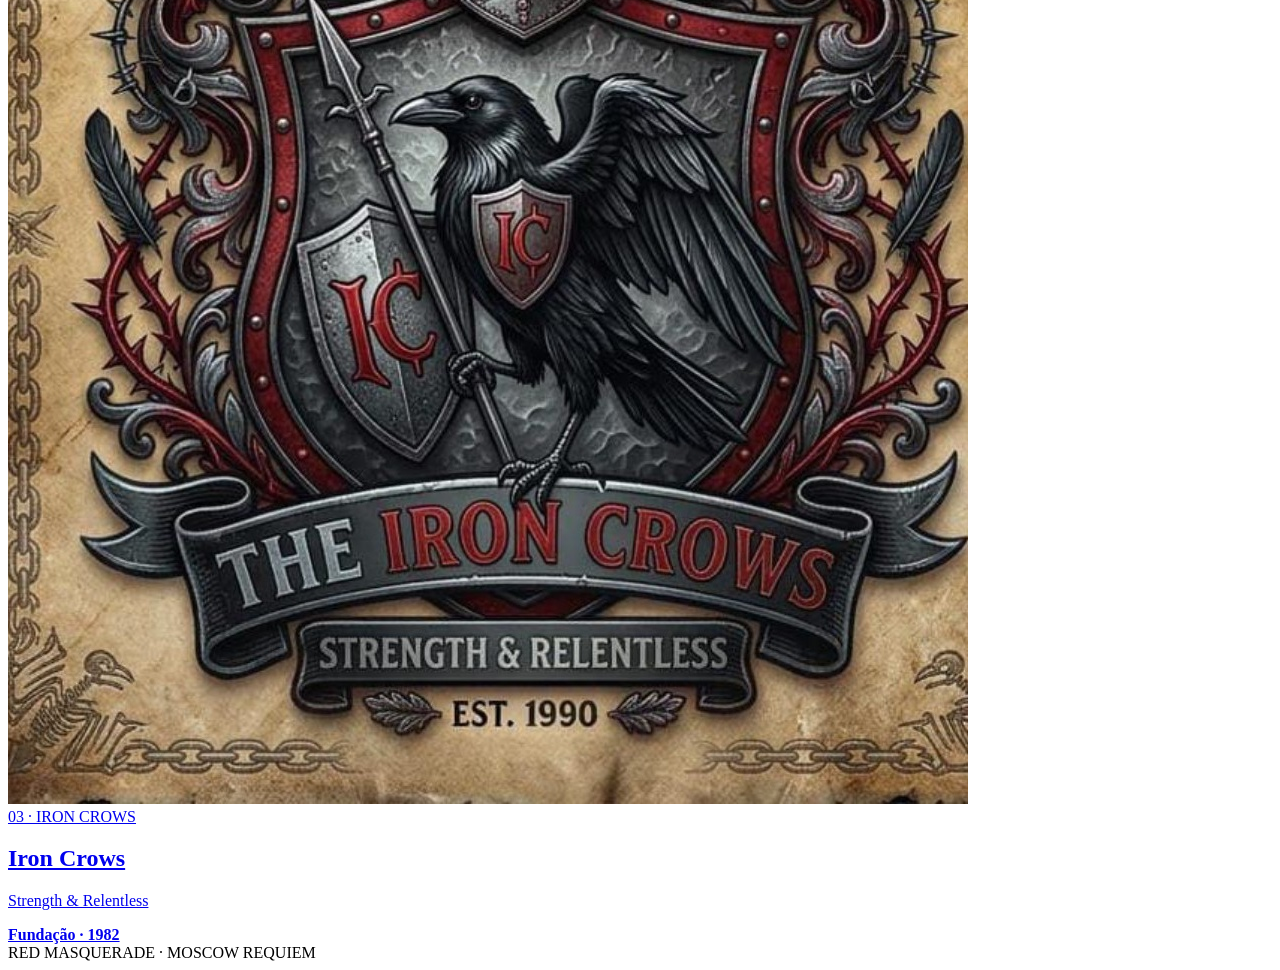
==== commit f9e6b625: "Update fraternidades.html" ====
--- a/fraternidades.html
+++ b/fraternidades.html
@@ -27,7 +27,7 @@
 
     <a class="casa" href="golden-knights.html">
       <div class="imagem">
-        <img src="Golden_Knights_escudo_v2.jpg"
+        <img src="./Golden_Knights_escudo_v2.jpg"
              alt="Escudo dos Golden Knights">
       </div>
       <div class="info">
@@ -40,7 +40,7 @@
 
     <a class="casa" href="winter-foxes.html">
       <div class="imagem">
-        <img src="Raposas_de_inverno_escudo_v2.jpg"
+        <img src="./Winter_Foxes_escudo_v2.jpg"
              alt="Escudo dos Winter Foxes">
       </div>
       <div class="info">
@@ -53,7 +53,7 @@
 
     <a class="casa" href="iron-crows.html">
       <div class="imagem">
-        <img src="Iron_Crows_escudo_v2.jpg"
+        <img src="./Iron_Crows_escudo_v2.jpg"
              alt="Escudo dos Iron Crows">
       </div>
       <div class="info">
